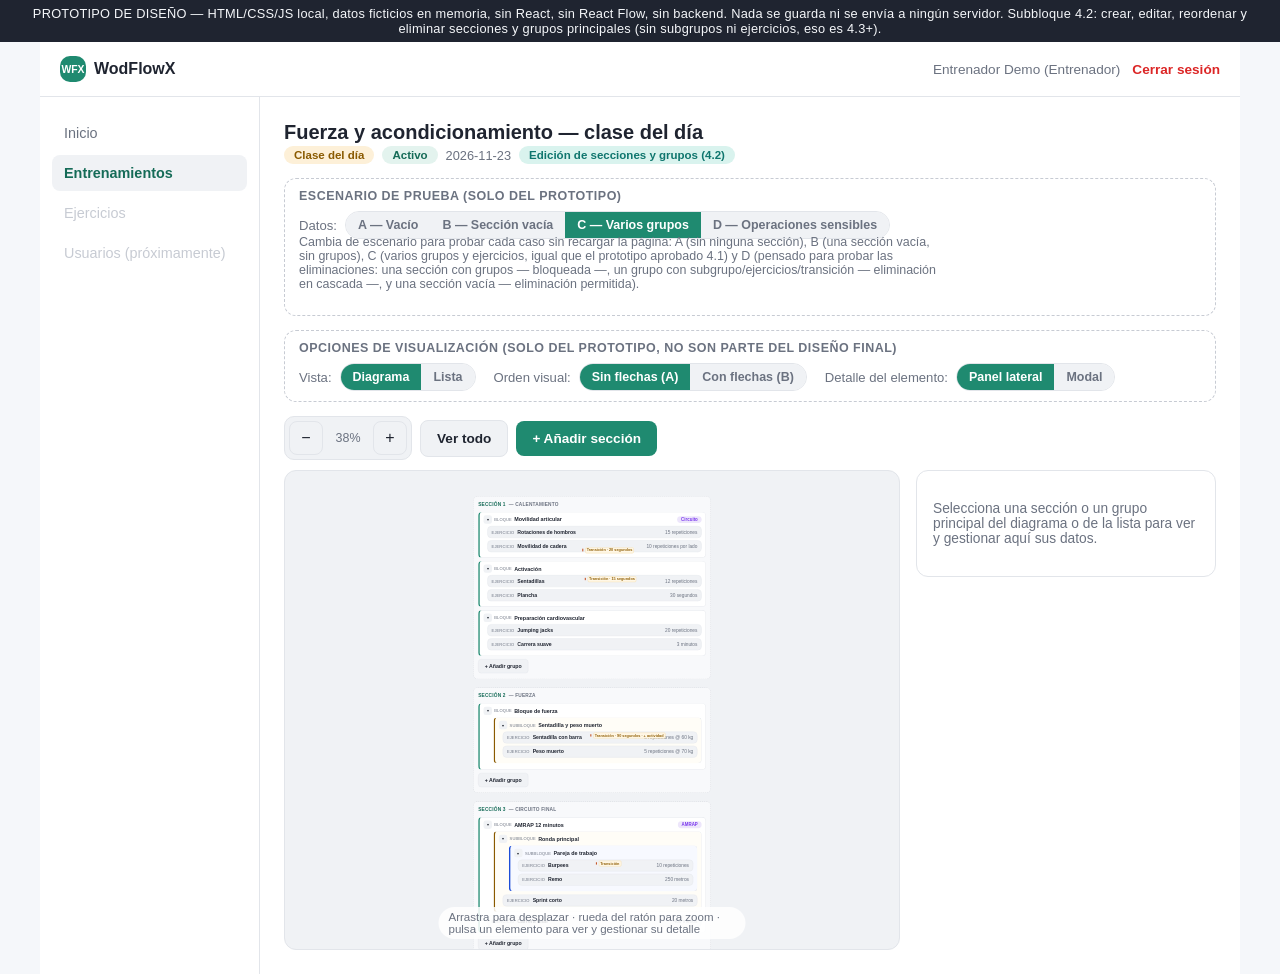
==== bloque4/4.2-edicion-secciones-grupos/entrenamientos.html @ 5f4d94e4 "Publica el prototipo del bloque 4.2 de WodFlowX (edicion de secciones y grupos principales)" ====
<!DOCTYPE html>
<html lang="es">
<head>
  <meta charset="UTF-8" />
  <meta name="viewport" content="width=device-width, initial-scale=1.0" />
  <title>WodFlowX — Prototipo bloque 4.2: edición de secciones y grupos</title>
  <link rel="stylesheet" href="shared.css" />
  <link rel="stylesheet" href="editor.css" />
</head>
<body>
  <div class="proto-banner">PROTOTIPO DE DISEÑO — HTML/CSS/JS local, datos ficticios en memoria, sin React, sin React Flow, sin backend. Nada se guarda ni se envía a ningún servidor. Subbloque 4.2: crear, editar, reordenar y eliminar secciones y grupos principales (sin subgrupos ni ejercicios, eso es 4.3+).</div>

  <div class="app-shell">
    <header class="app-topbar">
      <div class="brand-mini">
        <span class="brand-mark">WFX</span>
        WodFlowX
      </div>
      <div class="user-chip desktop-only">
        Entrenador Demo (Entrenador)
        <button class="logout-link" type="button" disabled>Cerrar sesión</button>
      </div>
      <button class="menu-toggle mobile-only" aria-label="Abrir menú" aria-expanded="false">☰ Menú</button>
    </header>

    <nav class="mobile-menu">
      <a class="mobile-menu-item" href="../../bloque1/index.html">Inicio</a>
      <a class="mobile-menu-item active" href="entrenamientos.html">Entrenamientos</a>
      <span class="mobile-menu-item disabled">Ejercicios (ya implementado — bloque 2)</span>
      <span class="mobile-menu-item disabled">Usuarios (próximamente)</span>
      <span class="mobile-menu-item logout">Cerrar sesión</span>
    </nav>

    <div class="app-body">
      <nav class="app-sidenav">
        <a class="nav-item" href="../../bloque1/index.html">Inicio</a>
        <a class="nav-item active" href="entrenamientos.html">Entrenamientos</a>
        <span class="nav-item disabled">Ejercicios</span>
        <span class="nav-item disabled">Usuarios (próximamente)</span>
      </nav>

      <main class="app-content">
        <div class="editor-header">
          <div class="editor-header-title">
            <h1 id="workoutTitle">Entrenamiento</h1>
            <div class="editor-header-meta" id="workoutMeta"></div>
          </div>
        </div>

        <div class="compare-panel">
          <h2>Escenario de prueba (solo del prototipo)</h2>
          <div class="compare-row">
            <div class="compare-group">
              <span class="compare-label">Datos:</span>
              <div class="seg-control" id="segScenario">
                <button type="button" data-action="set-scenario" data-key="A">A — Vacío</button>
                <button type="button" data-action="set-scenario" data-key="B">B — Sección vacía</button>
                <button type="button" data-action="set-scenario" data-key="C" class="active">C — Varios grupos</button>
                <button type="button" data-action="set-scenario" data-key="D">D — Operaciones sensibles</button>
              </div>
            </div>
          </div>
          <p class="scenario-note">Cambia de escenario para probar cada caso sin recargar la página: A (sin ninguna sección), B (una sección vacía, sin grupos), C (varios grupos y ejercicios, igual que el prototipo aprobado 4.1) y D (pensado para probar las eliminaciones: una sección con grupos — bloqueada —, un grupo con subgrupo/ejercicios/transición — eliminación en cascada —, y una sección vacía — eliminación permitida).</p>
        </div>

        <div class="empty-state" id="emptyWorkoutState" style="display:none;">
          <strong>Sin estructura todavía</strong>
          <span>Este entrenamiento todavía no tiene ninguna sección.</span>
          <button type="button" class="btn btn-primary" data-action="add-section">Añadir sección</button>
        </div>

        <div class="compare-panel" id="comparePanel">
          <h2>Opciones de visualización (solo del prototipo, no son parte del diseño final)</h2>
          <div class="compare-row">
            <div class="compare-group">
              <span class="compare-label">Vista:</span>
              <div class="seg-control" id="segView">
                <button type="button" data-value="diagram" class="active">Diagrama</button>
                <button type="button" data-value="list">Lista</button>
              </div>
            </div>
            <div class="compare-group">
              <span class="compare-label">Orden visual:</span>
              <div class="seg-control" id="segOrder">
                <button type="button" data-value="A" class="active">Sin flechas (A)</button>
                <button type="button" data-value="B">Con flechas (B)</button>
              </div>
            </div>
            <div class="compare-group">
              <span class="compare-label">Detalle del elemento:</span>
              <div class="seg-control" id="segDetail">
                <button type="button" data-value="panel" class="active">Panel lateral</button>
                <button type="button" data-value="modal">Modal</button>
              </div>
            </div>
          </div>
        </div>

        <div class="editor-toolbar" id="editorToolbar">
          <div class="toolbar-group">
            <button type="button" class="btn-icon" id="btnZoomOut" aria-label="Alejar">−</button>
            <span class="toolbar-zoom-level" id="zoomLevel">100%</span>
            <button type="button" class="btn-icon" id="btnZoomIn" aria-label="Acercar">+</button>
          </div>
          <button type="button" class="btn btn-secondary" id="btnFitView">Ver todo</button>
          <button type="button" class="btn btn-primary" data-action="add-section">+ Añadir sección</button>
          <div class="toolbar-spacer"></div>
        </div>

        <div class="editor-main" id="editorMain">
          <div class="editor-stage">
            <div id="viewDiagram">
              <div class="canvas-viewport" id="canvasViewport">
                <div class="canvas-world" id="canvasWorld">
                  <svg class="canvas-svg-layer" id="canvasSvg" width="100" height="100"></svg>
                  <div class="canvas-tree" id="canvasTree"></div>
                </div>
                <span class="canvas-hint">Arrastra para desplazar · rueda del ratón para zoom · pulsa un elemento para ver y gestionar su detalle</span>
              </div>
            </div>
            <div id="viewList" style="display:none;">
              <div class="hierarchy-list" id="hierarchyList"></div>
            </div>
          </div>

          <aside class="detail-panel" id="detailPanel">
            <div id="detailPanelBody">
              <p class="detail-panel-placeholder">Selecciona una sección o un grupo principal del diagrama o de la lista para ver y gestionar aquí sus datos.</p>
            </div>
          </aside>
        </div>
      </main>
    </div>
  </div>

  <!-- Modal de detalle (alternativa de selección en escritorio; siempre en móvil) -->
  <div class="modal-overlay" id="modalOverlay">
    <div class="modal" role="dialog" aria-modal="true" aria-labelledby="modalTitle">
      <div class="modal-header">
        <h2 id="modalTitle">Detalle</h2>
        <button class="modal-close" type="button" id="modalCloseBtn" aria-label="Cerrar">✕</button>
      </div>
      <div class="modal-body" id="modalBody"></div>
    </div>
  </div>

  <!-- Modal de formulario (alta/edición de sección o grupo) -->
  <div class="modal-overlay" id="formOverlay">
    <div class="modal" role="dialog" aria-modal="true" aria-labelledby="formTitle">
      <div class="modal-header">
        <h2 id="formTitle">Añadir sección</h2>
        <button class="modal-close" type="button" id="formCloseBtn" aria-label="Cerrar">✕</button>
      </div>
      <div class="modal-body" id="formBody"></div>
    </div>
  </div>

  <!-- Modal de confirmación (eliminar / restricción bloqueada) -->
  <div class="modal-overlay confirm" id="confirmOverlay">
    <div class="modal" role="alertdialog" aria-modal="true" aria-labelledby="confirmTitle">
      <div class="modal-header">
        <h2 id="confirmTitle">Confirmar</h2>
      </div>
      <div class="modal-body" id="confirmBody"></div>
      <div class="modal-footer">
        <button type="button" class="btn btn-secondary" id="confirmCancelBtn">Cancelar</button>
        <button type="button" class="btn btn-danger" id="confirmOkBtn">Eliminar</button>
      </div>
    </div>
  </div>

  <script src="nav.js"></script>
  <script src="data.js"></script>
  <script src="app.js"></script>
</body>
</html>
---- bloque4/4.2-edicion-secciones-grupos/shared.css ----
/* Copia literal de la identidad visual ya implementada en
   frontend/src/styles/app.css (bloque 1, aprobado) y reutilizada en los
   prototipos de los bloques 2 y 3. Mismos tokens, mismas clases de
   cabecera/menú/navegación, para que este prototipo se sienta parte de
   WodFlowX. Las clases nuevas del editor viven aparte, en editor.css. */

:root {
  --color-bg: #f5f7fa;
  --color-surface: #ffffff;
  --color-surface-alt: #f0f2f5;
  --color-border: #e2e5ea;
  --color-text: #1f2430;
  --color-text-muted: #6b7280;
  --color-primary: #1f8a70;
  --color-primary-dark: #156b57;
  --color-danger: #dc2626;
  --radius: 12px;
  --shadow: 0 1px 3px rgba(0, 0, 0, 0.08), 0 1px 2px rgba(0, 0, 0, 0.06);
}

* {
  box-sizing: border-box;
}

body {
  margin: 0;
  font-family: "Segoe UI", Roboto, Arial, sans-serif;
  background: var(--color-bg);
  color: var(--color-text);
}

a,
button {
  color: inherit;
  font-family: inherit;
}

.proto-banner {
  background: #1f2430;
  color: #f5f7fa;
  text-align: center;
  font-size: 0.8rem;
  padding: 6px 12px;
  letter-spacing: 0.02em;
}

/* ---------- Estructura general (navegación) — igual que el bloque 1 real ---------- */
.app-shell {
  background: var(--color-surface);
  min-height: 100vh;
  max-width: 1200px;
  margin: 0 auto;
}

.app-topbar {
  display: flex;
  justify-content: space-between;
  align-items: center;
  padding: 14px 20px;
  border-bottom: 1px solid var(--color-border);
  background: var(--color-surface);
}

.brand-mini {
  font-weight: 700;
  display: flex;
  align-items: center;
  gap: 8px;
}

.brand-mark {
  background: var(--color-primary);
  color: #fff;
  font-weight: 700;
  font-size: 0.8rem;
  width: 36px;
  height: 36px;
  border-radius: 10px;
  display: flex;
  align-items: center;
  justify-content: center;
}

.brand-mini .brand-mark {
  width: 26px;
  height: 26px;
  font-size: 0.65rem;
}

.user-chip {
  display: flex;
  align-items: center;
  gap: 12px;
  font-size: 0.85rem;
  color: var(--color-text-muted);
}

.logout-link {
  background: none;
  border: none;
  padding: 0;
  color: var(--color-danger);
  font-weight: 600;
  font-size: 0.85rem;
  cursor: pointer;
}

.menu-toggle {
  border: 1px solid var(--color-border);
  background: var(--color-surface-alt);
  color: var(--color-text);
  font-size: 0.85rem;
  font-weight: 600;
  padding: 7px 14px;
  border-radius: 8px;
  cursor: pointer;
}

.mobile-menu {
  display: none;
  flex-direction: column;
  border-bottom: 1px solid var(--color-border);
  background: var(--color-surface);
}

.mobile-menu.open {
  display: flex;
}

.mobile-menu-item {
  padding: 14px 20px;
  font-size: 0.92rem;
  font-weight: 600;
  color: var(--color-text);
  border-top: 1px solid var(--color-border);
  text-align: left;
  background: none;
  border-left: none;
  border-right: none;
  border-bottom: none;
  cursor: pointer;
  text-decoration: none;
  display: block;
  width: 100%;
}

.mobile-menu-item.active {
  color: var(--color-primary-dark);
  background: var(--color-surface-alt);
}

.mobile-menu-item.disabled {
  color: #c7cbd3;
  cursor: default;
}

.mobile-menu-item.logout {
  color: var(--color-danger);
}

.mobile-only {
  display: none;
}

.desktop-only {
  display: flex;
}

.app-body {
  display: flex;
}

.app-sidenav {
  width: 220px;
  flex-shrink: 0;
  border-right: 1px solid var(--color-border);
  padding: 18px 12px;
  display: flex;
  flex-direction: column;
  gap: 4px;
}

.nav-item {
  padding: 10px 12px;
  border-radius: 8px;
  font-size: 0.9rem;
  color: var(--color-text-muted);
  text-decoration: none;
  display: block;
}

.nav-item.active {
  background: var(--color-surface-alt);
  color: var(--color-primary-dark);
  font-weight: 600;
}

.nav-item.disabled {
  color: #c7cbd3;
  cursor: default;
}

.app-content {
  flex: 1;
  padding: 24px;
  min-width: 0;
}

.page-header h1 {
  margin: 0 0 4px;
  font-size: 1.4rem;
}

.page-header p {
  color: var(--color-text-muted);
  margin: 0 0 20px;
  max-width: 560px;
}

.btn {
  border: none;
  border-radius: 8px;
  font-size: 0.85rem;
  font-weight: 600;
  padding: 10px 16px;
  cursor: pointer;
}

.btn-primary {
  background: var(--color-primary);
  color: #fff;
}

.btn-primary:hover {
  background: var(--color-primary-dark);
}

.btn-secondary {
  background: var(--color-surface-alt);
  color: var(--color-text);
  border: 1px solid var(--color-border);
}

.btn-secondary:hover {
  background: #e6e9ee;
}

.btn:disabled {
  opacity: 0.55;
  cursor: default;
}

.btn-icon {
  width: 34px;
  height: 34px;
  padding: 0;
  display: inline-flex;
  align-items: center;
  justify-content: center;
  border-radius: 8px;
  border: 1px solid var(--color-border);
  background: var(--color-surface-alt);
  font-size: 1rem;
  cursor: pointer;
}

.btn-icon:hover {
  background: #e6e9ee;
}

@media (max-width: 640px) {
  .app-sidenav,
  .desktop-only {
    display: none;
  }

  .mobile-only {
    display: inline-flex;
  }

  .app-topbar {
    position: sticky;
    top: 0;
    z-index: 20;
  }

  .app-content {
    padding: 14px;
  }
}
---- bloque4/4.2-edicion-secciones-grupos/editor.css ----
/* Estilos propios del prototipo del editor visual. Base: copia literal de
   editor.css del prototipo aprobado 4.1 (misma identidad visual, mismo
   lienzo HTML+SVG, mismo panel/modal de detalle) — no se ha tocado ninguna
   regla de aquellas. Las reglas nuevas, al final de este archivo, son
   exclusivas del subbloque 4.2 (edición de secciones y grupos
   principales): formularios de alta/edición, diálogo de confirmación,
   selector de escenario y acciones de gestión en el panel/modal de
   detalle. */

.editor-header {
  display: flex;
  align-items: center;
  justify-content: space-between;
  gap: 12px;
  flex-wrap: wrap;
  margin-bottom: 14px;
}

.editor-header-title h1 {
  margin: 0 0 2px;
  font-size: 1.25rem;
}

.editor-header-meta {
  display: flex;
  gap: 8px;
  align-items: center;
  flex-wrap: wrap;
  font-size: 0.8rem;
  color: var(--color-text-muted);
}

.badge {
  flex-shrink: 0;
  font-size: 0.72rem;
  font-weight: 700;
  padding: 3px 10px;
  border-radius: 999px;
  white-space: nowrap;
}

.badge-daily { color: #8a5a00; background: #fdf0d8; }
.badge-personal { color: #1d4ed8; background: #e7edfd; }
.badge-active { color: var(--color-primary-dark); background: #e3f3ee; }
.badge-readonly { color: #6b7280; background: #e9eaed; }
.badge-dynamic { color: #7c3aed; background: #ede6fb; }
.badge-editing { color: #0f766e; background: #d9f3ee; }

/* ---------- Opciones de comparación (solo del prototipo) ---------- */
.compare-panel {
  border: 1px dashed #c7cbd3;
  border-radius: var(--radius);
  padding: 10px 14px;
  margin-bottom: 14px;
  background: var(--color-surface);
}

.compare-panel h2 {
  font-size: 0.78rem;
  margin: 0 0 8px;
  color: var(--color-text-muted);
  text-transform: uppercase;
  letter-spacing: 0.04em;
}

.compare-row {
  display: flex;
  flex-wrap: wrap;
  gap: 18px;
  font-size: 0.82rem;
}

.compare-group {
  display: flex;
  align-items: center;
  gap: 6px;
}

.compare-group span.compare-label {
  color: var(--color-text-muted);
  margin-right: 2px;
}

.seg-control {
  display: inline-flex;
  border: 1px solid var(--color-border);
  border-radius: 999px;
  overflow: hidden;
}

.seg-control button {
  border: none;
  background: var(--color-surface-alt);
  padding: 6px 12px;
  font-size: 0.78rem;
  font-weight: 600;
  cursor: pointer;
  color: var(--color-text-muted);
}

.seg-control button.active {
  background: var(--color-primary);
  color: #fff;
}

/* ---------- Barra de herramientas del lienzo ---------- */
.editor-toolbar {
  display: flex;
  align-items: center;
  gap: 8px;
  flex-wrap: wrap;
  margin-bottom: 10px;
}

.toolbar-group {
  display: inline-flex;
  gap: 4px;
  align-items: center;
  border: 1px solid var(--color-border);
  border-radius: 10px;
  padding: 4px;
  background: var(--color-surface-alt);
}

.toolbar-zoom-level {
  font-size: 0.78rem;
  color: var(--color-text-muted);
  min-width: 42px;
  text-align: center;
}

.toolbar-spacer {
  flex: 1;
}

/* ---------- Layout principal: lienzo + panel lateral ---------- */
.editor-main {
  display: flex;
  gap: 16px;
  align-items: flex-start;
}

.editor-stage {
  flex: 1;
  min-width: 0;
}

.canvas-viewport {
  position: relative;
  height: 480px;
  border: 1px solid var(--color-border);
  border-radius: var(--radius);
  background: var(--color-surface-alt);
  overflow: hidden;
  cursor: grab;
  touch-action: none;
}

.canvas-viewport.panning {
  cursor: grabbing;
}

.canvas-world {
  position: absolute;
  top: 0;
  left: 0;
  transform-origin: 0 0;
  padding: 24px;
}

.canvas-svg-layer {
  position: absolute;
  top: 0;
  left: 0;
  pointer-events: none;
  overflow: visible;
  z-index: 2;
}

.canvas-tree {
  position: relative;
  z-index: 1;
  display: flex;
  flex-direction: column;
  gap: 22px;
}

.canvas-tree.arrows-on .node-group,
.canvas-tree.arrows-on .node-exercise {
  margin-bottom: 20px;
}

.canvas-hint {
  position: absolute;
  bottom: 10px;
  left: 50%;
  transform: translateX(-50%);
  font-size: 0.72rem;
  color: var(--color-text-muted);
  background: rgba(255, 255, 255, 0.85);
  padding: 4px 10px;
  border-radius: 999px;
  pointer-events: none;
}

/* ---------- Secciones (carriles) ---------- */
.section-lane {
  border: 1px dashed #c7cbd3;
  border-radius: var(--radius);
  padding: 10px 12px 14px;
  background: rgba(255, 255, 255, 0.55);
  width: 620px;
}

.section-lane-header {
  display: flex;
  align-items: center;
  gap: 8px;
  font-size: 0.78rem;
  font-weight: 700;
  color: var(--color-text-muted);
  text-transform: uppercase;
  letter-spacing: 0.04em;
  margin-bottom: 8px;
  cursor: pointer;
  border-radius: 8px;
  padding: 4px 6px;
  margin-left: -6px;
}

.section-lane-header:hover {
  background: var(--color-surface-alt);
}

.section-lane-header .section-order {
  color: var(--color-primary-dark);
}

/* ---------- Tarjetas de nodo ---------- */
.node {
  border-radius: 10px;
  cursor: pointer;
  user-select: none;
}

.node-group {
  background: #fff;
  border: 1px solid var(--color-border);
  padding: 8px 10px;
  margin-bottom: 8px;
}

.node-group.depth-1 { border-left: 4px solid var(--color-primary); }
.node-group.depth-2 { border-left: 4px solid #8a5a00; margin-left: 18px; background: #fffdf7; }
.node-group.depth-3 { border-left: 4px solid #1d4ed8; margin-left: 18px; background: #f7f9ff; }
.node-group.depth-4 { border-left: 4px solid #7c3aed; margin-left: 18px; background: #fbf7ff; }

.node.selected {
  outline: 2px solid var(--color-primary);
  outline-offset: 1px;
}

.node-group-header {
  display: flex;
  align-items: center;
  gap: 6px;
}

.node-expand {
  border: none;
  background: var(--color-surface-alt);
  border-radius: 6px;
  width: 22px;
  height: 22px;
  font-size: 0.72rem;
  cursor: pointer;
  flex-shrink: 0;
}

.node-kind-label {
  font-size: 0.66rem;
  color: var(--color-text-muted);
  text-transform: uppercase;
  letter-spacing: 0.03em;
  flex-shrink: 0;
}

.node-name {
  font-weight: 700;
  font-size: 0.88rem;
  flex: 1;
  min-width: 0;
  overflow: hidden;
  text-overflow: ellipsis;
  white-space: nowrap;
}

.node-children {
  margin-top: 6px;
  padding-left: 8px;
}

.node-collapsed-hint {
  font-size: 0.74rem;
  color: var(--color-text-muted);
  margin: 4px 0 0 30px;
  font-style: italic;
}

.node-exercise {
  background: var(--color-surface-alt);
  border: 1px solid var(--color-border);
  padding: 7px 10px;
  margin-bottom: 6px;
  margin-left: 2px;
  display: flex;
  align-items: baseline;
  gap: 8px;
}

.node-exercise .node-name {
  font-weight: 600;
  font-size: 0.84rem;
}

.node-exercise-summary {
  font-size: 0.78rem;
  color: var(--color-text-muted);
  white-space: nowrap;
}

.arrow-label {
  font-size: 10px;
  fill: #92620a;
  font-weight: 600;
}

.arrow-label-bg {
  fill: #fff7e6;
  stroke: #f3d9a4;
  stroke-width: 1;
}

/* ---------- Vista jerárquica (lista) ---------- */
.hierarchy-list {
  border: 1px solid var(--color-border);
  border-radius: var(--radius);
  background: var(--color-surface);
  padding: 10px;
  max-height: 480px;
  overflow-y: auto;
}

.hlist-section {
  margin-bottom: 10px;
}

.hlist-section-title {
  display: flex;
  align-items: center;
  gap: 6px;
  font-size: 0.78rem;
  font-weight: 700;
  color: var(--color-text-muted);
  text-transform: uppercase;
  letter-spacing: 0.03em;
  padding: 4px 6px;
  cursor: pointer;
  border-radius: 8px;
}

.hlist-section-title:hover {
  background: var(--color-surface-alt);
}

.hlist-row {
  display: flex;
  align-items: center;
  gap: 6px;
  padding: 6px 6px;
  border-radius: 8px;
  cursor: pointer;
  font-size: 0.86rem;
}

.hlist-row:hover {
  background: var(--color-surface-alt);
}

.hlist-row.selected {
  background: #e3f3ee;
  outline: 1px solid var(--color-primary);
}

.hlist-row .node-kind-label {
  flex-shrink: 0;
}

.hlist-row .hlist-name {
  font-weight: 600;
  flex: 1;
  min-width: 0;
  overflow: hidden;
  text-overflow: ellipsis;
  white-space: nowrap;
}

.hlist-row .hlist-summary {
  font-size: 0.76rem;
  color: var(--color-text-muted);
  flex-shrink: 0;
}

.hlist-toggle {
  border: none;
  background: none;
  width: 18px;
  flex-shrink: 0;
  cursor: pointer;
  font-size: 0.7rem;
  color: var(--color-text-muted);
}

.hlist-children {
  padding-left: 20px;
}

.hlist-add-row {
  margin: 4px 0 4px 20px;
}

/* ---------- Panel lateral de detalle ---------- */
.detail-panel {
  width: 300px;
  flex-shrink: 0;
  border: 1px solid var(--color-border);
  border-radius: var(--radius);
  background: var(--color-surface);
  padding: 16px;
  max-height: 480px;
  overflow-y: auto;
}

.detail-panel-placeholder {
  color: var(--color-text-muted);
  font-size: 0.86rem;
}

.detail-title {
  font-size: 1.02rem;
  font-weight: 700;
  margin: 0 0 2px;
}

.detail-kind {
  font-size: 0.74rem;
  color: var(--color-text-muted);
  text-transform: uppercase;
  letter-spacing: 0.03em;
  margin-bottom: 10px;
}

.detail-row {
  margin-bottom: 10px;
}

.detail-row-label {
  font-size: 0.72rem;
  color: var(--color-text-muted);
  text-transform: uppercase;
  letter-spacing: 0.02em;
  margin-bottom: 2px;
}

.detail-row-value {
  font-size: 0.86rem;
}

.detail-row-value ul {
  margin: 2px 0 0;
  padding-left: 18px;
}

.detail-actions {
  display: flex;
  flex-wrap: wrap;
  gap: 6px;
  margin-top: 14px;
  padding-top: 12px;
  border-top: 1px solid var(--color-border);
}

.detail-actions .btn {
  font-size: 0.78rem;
  padding: 7px 11px;
}

.detail-readonly-note {
  font-size: 0.74rem;
  color: var(--color-text-muted);
  background: #fff7e6;
  padding: 8px 10px;
  border-radius: 8px;
  margin-top: 10px;
}

.detail-blocked-note {
  font-size: 0.78rem;
  color: #92400e;
  background: #fff1cc;
  padding: 8px 10px;
  border-radius: 8px;
  margin-top: 10px;
}

/* ---------- Modal (detalle, formularios y confirmación) ---------- */
.modal-overlay {
  display: none;
  position: fixed;
  inset: 0;
  background: rgba(15, 18, 26, 0.45);
  align-items: center;
  justify-content: center;
  padding: 16px;
  z-index: 50;
}

.modal-overlay.open {
  display: flex;
}

.modal-overlay.confirm {
  z-index: 60;
}

.modal {
  background: var(--color-surface);
  border-radius: var(--radius);
  box-shadow: var(--shadow);
  width: 100%;
  max-width: 420px;
  max-height: 85vh;
  overflow-y: auto;
}

.modal-header {
  display: flex;
  justify-content: space-between;
  align-items: center;
  padding: 18px 20px 4px;
}

.modal-header h2 {
  font-size: 1.05rem;
  margin: 0;
}

.modal-close {
  background: none;
  border: none;
  font-size: 1.2rem;
  color: var(--color-text-muted);
  cursor: pointer;
  line-height: 1;
}

.modal-body {
  padding: 8px 20px 16px;
}

.modal-footer {
  display: flex;
  justify-content: flex-end;
  gap: 8px;
  padding: 0 20px 18px;
  flex-wrap: wrap;
}

/* ---------- Lista de entrenamientos (página de entrada simulada) ---------- */
.stub-list {
  display: flex;
  flex-direction: column;
  gap: 8px;
}

.stub-row {
  display: flex;
  align-items: center;
  gap: 14px;
  background: var(--color-surface-alt);
  border: 1px solid var(--color-border);
  border-radius: var(--radius);
  padding: 12px 16px;
  flex-wrap: wrap;
}

.stub-row-main {
  flex: 1;
  min-width: 0;
}

.stub-row-title {
  font-weight: 700;
  font-size: 0.95rem;
}

.stub-row-meta {
  display: flex;
  gap: 8px;
  align-items: center;
  margin-top: 4px;
  flex-wrap: wrap;
}

.stub-row-actions {
  display: flex;
  gap: 6px;
  flex-wrap: wrap;
}

.stub-note {
  font-size: 0.78rem;
  color: var(--color-text-muted);
  margin: -4px 0 14px;
}

.mobile-sheet-overlay {
  display: none;
}

/* =====================================================================
   A PARTIR DE AQUÍ: reglas exclusivas del subbloque 4.2 (no existían en
   el prototipo 4.1). Nada de lo anterior se ha modificado.
   ===================================================================== */

/* ---------- Selector de escenario de prueba ---------- */
.scenario-note {
  font-size: 0.78rem;
  color: var(--color-text-muted);
  margin: -4px 0 14px;
  max-width: 640px;
}

/* ---------- Estado vacío (escenario A: entrenamiento sin secciones) ---------- */
.empty-state {
  border: 1px dashed #c7cbd3;
  border-radius: var(--radius);
  padding: 28px 20px;
  text-align: center;
  background: var(--color-surface);
  margin-bottom: 14px;
}

.empty-state strong {
  display: block;
  font-size: 1rem;
  margin-bottom: 4px;
}

.empty-state span {
  display: block;
  color: var(--color-text-muted);
  font-size: 0.88rem;
  margin-bottom: 14px;
}

/* ---------- Pie de carril: añadir grupo dentro de una sección ---------- */
.lane-footer {
  margin-top: 8px;
}

.lane-empty-hint {
  font-size: 0.82rem;
  color: var(--color-text-muted);
  font-style: italic;
  margin: 4px 0 10px;
}

/* ---------- Formularios (alta/edición de sección o grupo) ---------- */
.field {
  display: flex;
  flex-direction: column;
  gap: 4px;
  margin-bottom: 14px;
}

.field label {
  font-size: 0.8rem;
  font-weight: 600;
}

.field input[type="text"],
.field textarea {
  border: 1px solid var(--color-border);
  border-radius: 8px;
  padding: 8px 10px;
  font-size: 0.9rem;
  font-family: inherit;
  width: 100%;
}

.field textarea {
  min-height: 64px;
  resize: vertical;
}

.field input.invalid,
.field textarea.invalid {
  border-color: var(--color-danger);
}

.field-error {
  color: var(--color-danger);
  font-size: 0.78rem;
}

.field-hint {
  font-size: 0.76rem;
  color: var(--color-text-muted);
}

.form-scope-note {
  font-size: 0.78rem;
  color: var(--color-text-muted);
  background: var(--color-surface-alt);
  padding: 8px 10px;
  border-radius: 8px;
  margin-bottom: 14px;
}

/* ---------- Confirmación de eliminación ---------- */
.confirm-consequences {
  font-size: 0.86rem;
  margin: 10px 0 0;
}

.confirm-consequences ul {
  margin: 6px 0 0;
  padding-left: 18px;
}

.confirm-warning {
  font-size: 0.82rem;
  color: #92400e;
  background: #fff1cc;
  padding: 8px 10px;
  border-radius: 8px;
  margin-top: 10px;
}

/* ---------- Botones ---------- */
.btn-danger {
  background: var(--color-danger);
  color: #fff;
}

.btn-danger:hover {
  background: #b91c1c;
}

/* ---------- Responsive (móvil): hereda el breakpoint ya aprobado en 4.1 ---------- */
@media (max-width: 760px) {
  .editor-main {
    flex-direction: column;
    align-items: stretch;
  }

  .detail-panel {
    display: none;
  }

  .canvas-viewport {
    width: 100%;
    height: 62vh;
  }

  .section-lane {
    width: 94vw;
    max-width: 480px;
  }

  .compare-row {
    flex-direction: column;
    gap: 8px;
  }

  .modal-overlay {
    align-items: flex-end;
    padding: 0;
  }

  .modal {
    max-width: none;
    width: 100%;
    border-radius: var(--radius) var(--radius) 0 0;
    max-height: 80vh;
  }
}
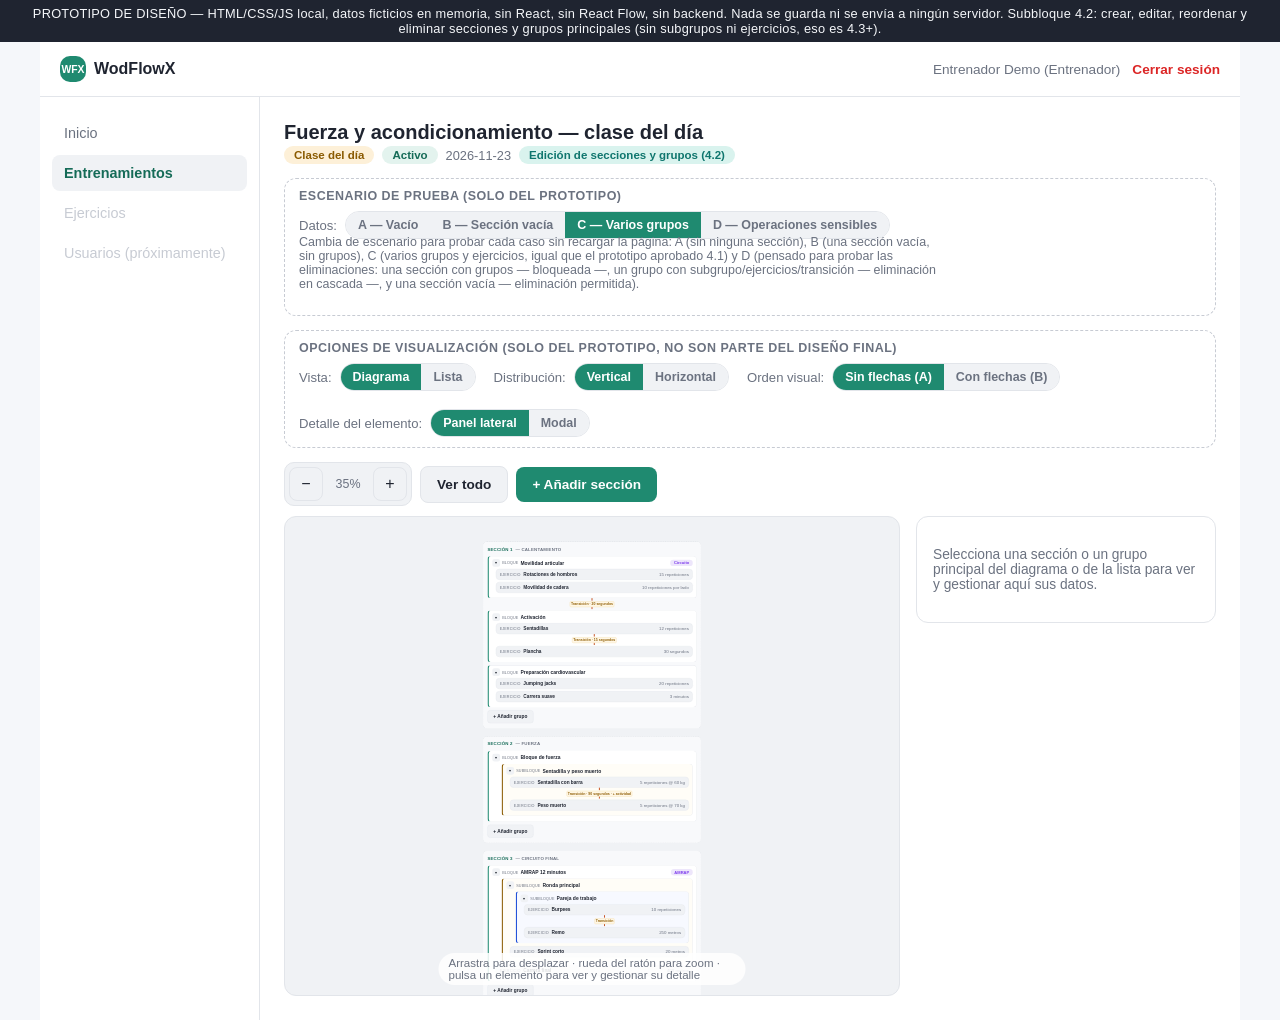
==== commit 9e84a907: "Corrige el prototipo del bloque 4.2: reordenacion, distribucion, gestos y flechas - P08/P09: el reor" ====
--- a/bloque4/4.2-edicion-secciones-grupos/entrenamientos.html
+++ b/bloque4/4.2-edicion-secciones-grupos/entrenamientos.html
@@ -77,6 +77,13 @@
               <div class="seg-control" id="segView">
                 <button type="button" data-value="diagram" class="active">Diagrama</button>
                 <button type="button" data-value="list">Lista</button>
+              </div>
+            </div>
+            <div class="compare-group">
+              <span class="compare-label">Distribución:</span>
+              <div class="seg-control" id="segLayout">
+                <button type="button" data-value="vertical" class="active">Vertical</button>
+                <button type="button" data-value="horizontal">Horizontal</button>
               </div>
             </div>
             <div class="compare-group">
--- a/bloque4/4.2-edicion-secciones-grupos/editor.css
+++ b/bloque4/4.2-edicion-secciones-grupos/editor.css
@@ -170,8 +170,17 @@
 
 .canvas-svg-layer {
   position: absolute;
-  top: 0;
-  left: 0;
+  /* +24px = el padding de .canvas-world. Los nodos usan offsetTop/Left
+     relativos a #canvasTree (su offsetParent real, position:relative),
+     cuyo origen normal-flow empieza en el borde de CONTENIDO de
+     .canvas-world — es decir, 24px (el padding) más abajo/a la derecha
+     que el borde exterior donde top:0/left:0 sitúan a este SVG
+     absolutamente posicionado. Sin esta compensación, cada línea y
+     etiqueta queda sistemáticamente desplazada 24px respecto a los nodos
+     reales que conecta: causa real de que las flechas no se vean
+     "pegadas" a los bloques y de las etiquetas mal situadas (P22). */
+  top: 24px;
+  left: 24px;
   pointer-events: none;
   overflow: visible;
   z-index: 2;
@@ -185,9 +194,13 @@
   gap: 22px;
 }
 
-.canvas-tree.arrows-on .node-group,
-.canvas-tree.arrows-on .node-exercise {
-  margin-bottom: 20px;
+/* Distribución horizontal (P16, recuperada del bloque 4.1 real): las
+   secciones pasan de apilarse en columna a colocarse en fila, una al lado
+   de otra; cada sección conserva su propia organización interna (igual
+   que en DiagramOrientation="horizontal" de StructureEditorBody.tsx). */
+.canvas-tree.layout-horizontal {
+  flex-direction: row;
+  align-items: flex-start;
 }
 
 .canvas-hint {
@@ -210,6 +223,15 @@
   padding: 10px 12px 14px;
   background: rgba(255, 255, 255, 0.55);
   width: 620px;
+  flex-shrink: 0;
+}
+
+/* Hueco reservado bajo un bloque que es origen de una transición real, para
+   que la etiqueta de esa transición (P22) no quede encima de la siguiente
+   tarjeta. Solo en los bloques que de verdad lo necesitan (no un margen
+   general) para mantener el resto del lienzo compacto. */
+.node.has-outgoing-transition {
+  margin-bottom: 34px;
 }
 
 .section-lane-header {
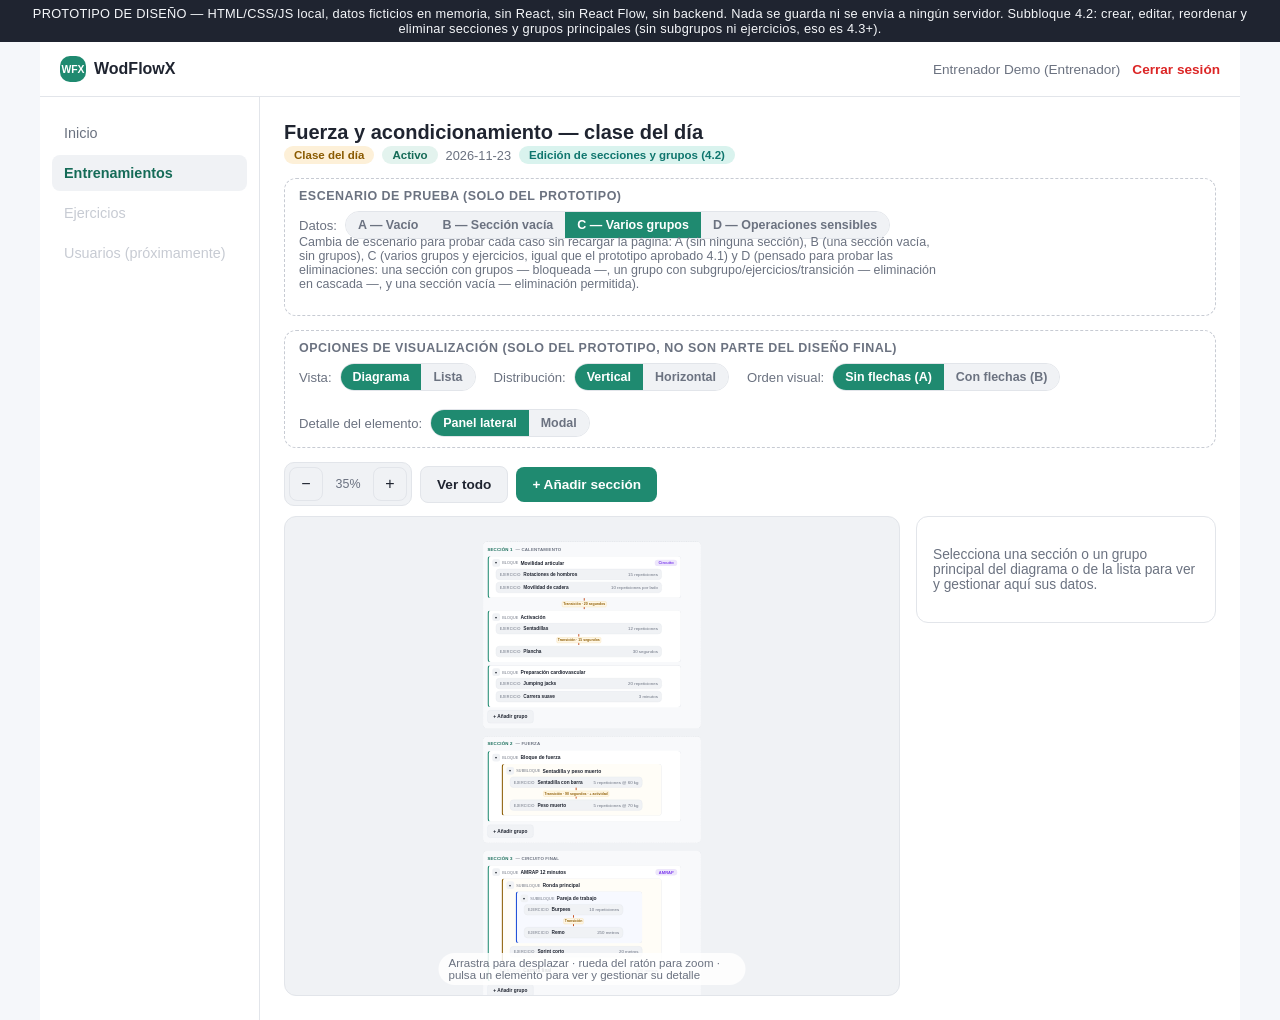
==== commit ec04a147: "Corrige el prototipo 4.2: transiciones tras reordenar, apaisado y Ver todo - P22/M10/M15: una transi" ====
--- a/bloque4/4.2-edicion-secciones-grupos/entrenamientos.html
+++ b/bloque4/4.2-edicion-secciones-grupos/entrenamientos.html
@@ -159,6 +159,10 @@
         <button class="modal-close" type="button" id="formCloseBtn" aria-label="Cerrar">✕</button>
       </div>
       <div class="modal-body" id="formBody"></div>
+      <div class="modal-footer">
+        <button type="button" class="btn btn-secondary" id="formCancelBtn">Cancelar</button>
+        <button type="button" class="btn btn-primary" id="formSaveBtn">Guardar</button>
+      </div>
     </div>
   </div>
 
--- a/bloque4/4.2-edicion-secciones-grupos/shared.css
+++ b/bloque4/4.2-edicion-secciones-grupos/shared.css
@@ -268,7 +268,17 @@
   background: #e6e9ee;
 }
 
-@media (max-width: 640px) {
+/*
+ * Segunda condición (igual que useIsNarrowViewport en el bloque 4.1 real,
+ * frontend/src/styles/app.css): un móvil girado a apaisado puede superar
+ * fácilmente 640px de ancho (ej. 844x390) pero sigue siendo un teléfono,
+ * no una tableta ni un portátil con la ventana estrecha — por eso también
+ * cuenta por una altura de viewport reducida combinada con puntero
+ * "coarse" (solo táctil, descarta ratón/trackpad). Causa real de M11: el
+ * prototipo solo comprobaba el ancho, así que el móvil apaisado conservaba
+ * el menú lateral de escritorio.
+ */
+@media (max-width: 640px), (max-height: 500px) and (pointer: coarse) {
   .app-sidenav,
   .desktop-only {
     display: none;
@@ -288,3 +298,11 @@
     padding: 14px;
   }
 }
+
+/* Apaisado real (viewport ya de por sí bajo): recorta además el propio
+   padding del contenido para que el lienzo del diagrama empiece antes. */
+@media (max-height: 500px) and (pointer: coarse) {
+  .app-content {
+    padding: 10px 16px;
+  }
+}
--- a/bloque4/4.2-edicion-secciones-grupos/editor.css
+++ b/bloque4/4.2-edicion-secciones-grupos/editor.css
@@ -263,6 +263,13 @@
   border-radius: 10px;
   cursor: pointer;
   user-select: none;
+  /* Carril lateral reservado para conectores rodeados (P22/M10/M15): al
+     ser un margen (no un ancho fijo), cada tarjeta se encoge sola y deja
+     siempre libre esta franja a su derecha, en toda la columna, sin tener
+     que calcular ningún ancho a mano. Ahí es donde routeAround() traza el
+     tramo vertical que evita atravesar un bloque intermedio tras
+     reordenar — nunca encima de ninguna tarjeta. */
+  margin-right: 44px;
 }
 
 .node-group {
@@ -562,7 +569,15 @@
   width: 100%;
   max-width: 420px;
   max-height: 85vh;
-  overflow-y: auto;
+  /* Antes el scroll (overflow-y:auto) estaba en .modal como un único
+     bloque con la cabecera y el pie dentro: en un formulario largo, los
+     botones Guardar/Cancelar se desplazaban fuera de la vista junto con
+     el resto (M12 — "mantener visibles y accesibles los botones"). Ahora
+     .modal es una columna flex de altura máxima fija; cabecera y pie no
+     se encogen y solo .modal-body, en medio, hace scroll interno. */
+  display: flex;
+  flex-direction: column;
+  overflow: hidden;
 }
 
 .modal-header {
@@ -570,6 +585,7 @@
   justify-content: space-between;
   align-items: center;
   padding: 18px 20px 4px;
+  flex-shrink: 0;
 }
 
 .modal-header h2 {
@@ -588,14 +604,18 @@
 
 .modal-body {
   padding: 8px 20px 16px;
+  overflow-y: auto;
+  min-height: 0;
 }
 
 .modal-footer {
   display: flex;
   justify-content: flex-end;
   gap: 8px;
-  padding: 0 20px 18px;
+  padding: 12px 20px 18px;
   flex-wrap: wrap;
+  flex-shrink: 0;
+  border-top: 1px solid var(--color-border);
 }
 
 /* ---------- Lista de entrenamientos (página de entrada simulada) ---------- */
@@ -780,8 +800,17 @@
   background: #b91c1c;
 }
 
-/* ---------- Responsive (móvil): hereda el breakpoint ya aprobado en 4.1 ---------- */
-@media (max-width: 760px) {
+/*
+ * Responsive (móvil): hereda el breakpoint ya aprobado en 4.1, ampliado
+ * con la misma segunda condición que useIsNarrowViewport(760) en el
+ * bloque 4.1 real (ver comentario detallado en shared.css, junto al
+ * breakpoint del menú). Causa real de M11/M12: un móvil apaisado
+ * (ej. 844x390) puede superar 760px de ancho sin dejar de ser un
+ * teléfono — antes solo se detectaba por ancho, así que conservaba el
+ * panel de detalle de escritorio y el menú lateral en vez de cambiar a
+ * modal/hamburguesa.
+ */
+@media (max-width: 760px), (max-height: 500px) and (pointer: coarse) {
   .editor-main {
     flex-direction: column;
     align-items: stretch;
@@ -818,3 +847,54 @@
     max-height: 80vh;
   }
 }
+
+/*
+ * Apaisado real (viewport ya de por sí bajo, no solo un móvil vertical
+ * estrecho): el lienzo puede aprovechar mucha más altura, así que se
+ * recorta el resto de la cabecera (opciones de visualización, barra de
+ * herramientas, pie "Arrastra para desplazar…") para que el diagrama
+ * empiece lo antes posible — misma idea que la corrección equivalente ya
+ * aprobada en React 4.1 (app.css).
+ */
+@media (max-height: 500px) and (pointer: coarse) {
+  .editor-header {
+    margin-bottom: 4px;
+  }
+
+  .editor-header-title h1 {
+    font-size: 1.05rem;
+  }
+
+  .compare-panel {
+    padding: 6px 10px;
+    margin-bottom: 6px;
+  }
+
+  .compare-panel h2 {
+    display: none;
+  }
+
+  .compare-row {
+    gap: 10px;
+  }
+
+  .editor-toolbar {
+    margin-bottom: 4px;
+  }
+
+  .canvas-viewport {
+    height: 72vh;
+  }
+
+  .canvas-hint {
+    display: none;
+  }
+
+  .modal {
+    max-height: 94vh;
+  }
+
+  .section-lane {
+    width: 86vw;
+  }
+}
